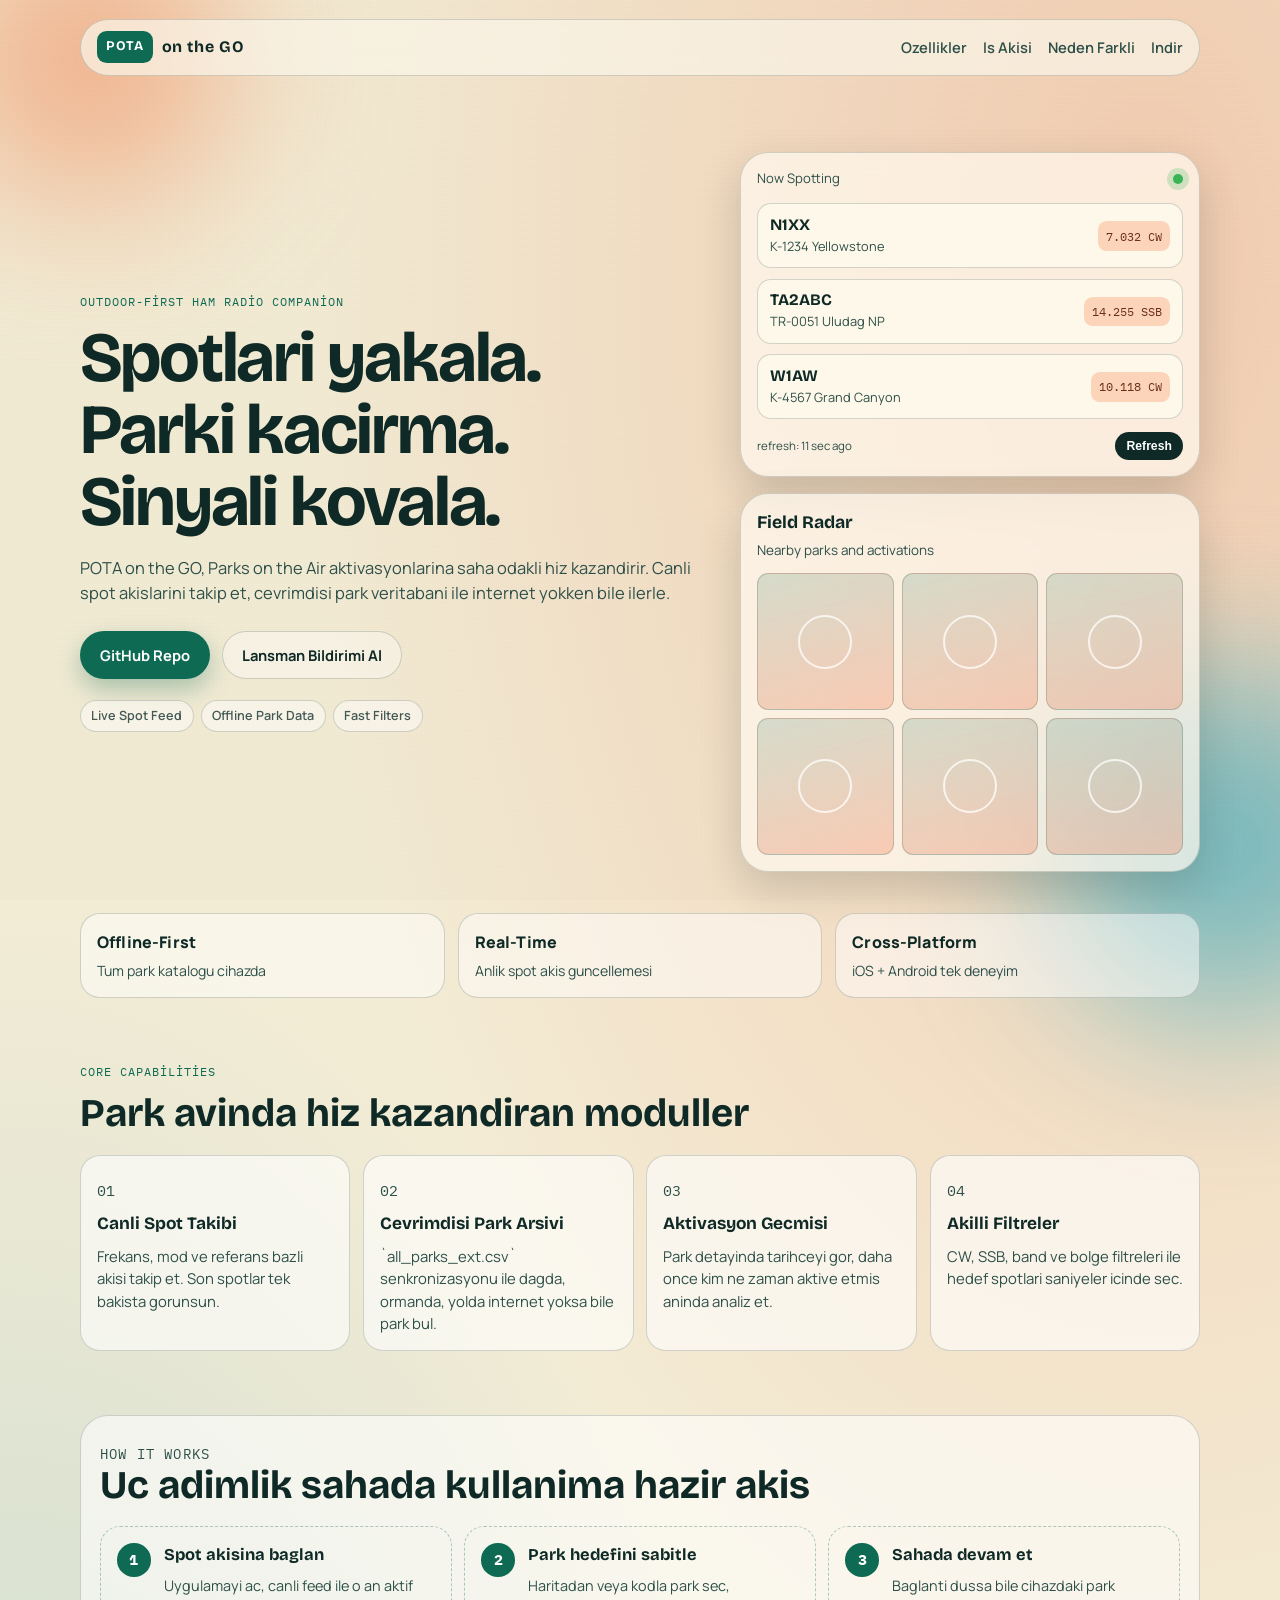
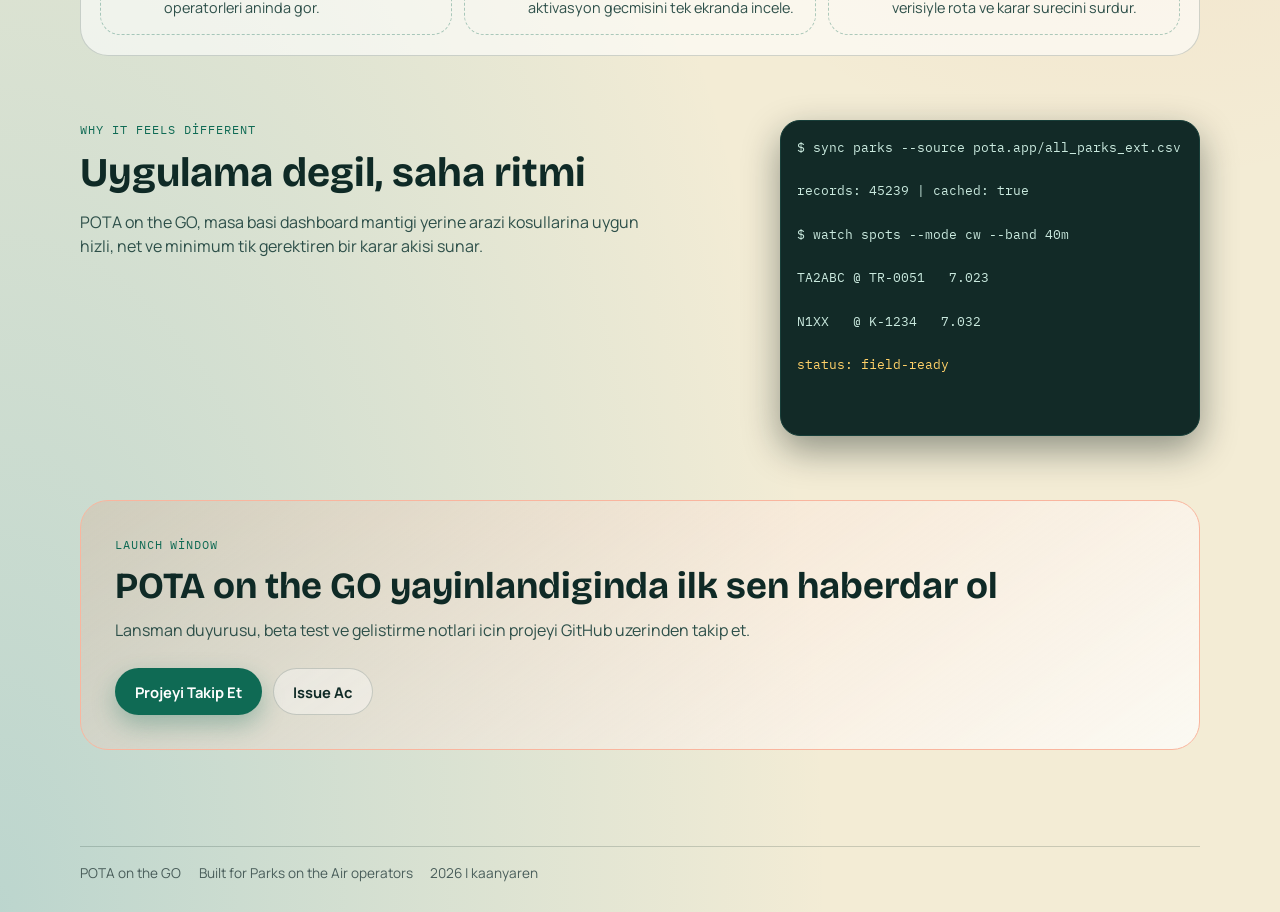
==== docs/index.html @ 050e8617 "Add landing page and GitHub Pages deployment workflow" ====
<!DOCTYPE html>
<html lang="tr">
<head>
  <meta charset="UTF-8" />
  <meta name="viewport" content="width=device-width, initial-scale=1.0" />
  <meta name="description" content="POTA on the GO: canli spot takibi, cevrimdisi park arama ve hizli aktivasyon goruntuleme icin mobil uygulama." />
  <title>POTA on the GO | Parks on the Air Companion</title>
  <link rel="preconnect" href="https://fonts.googleapis.com" />
  <link rel="preconnect" href="https://fonts.gstatic.com" crossorigin />
  <link href="https://fonts.googleapis.com/css2?family=Bricolage+Grotesque:wght@400;600;700;800&family=Manrope:wght@400;500;700&family=IBM+Plex+Mono:wght@400;500&display=swap" rel="stylesheet" />
  <link rel="stylesheet" href="./styles.css" />
</head>
<body>
  <div class="grain"></div>
  <div class="orb orb-a"></div>
  <div class="orb orb-b"></div>

  <header class="site-header">
    <a class="brand" href="#top" aria-label="POTA on the GO ana sayfa">
      <span class="brand-mark" aria-hidden="true">POTA</span>
      <span class="brand-name">on the GO</span>
    </a>
    <nav class="site-nav" aria-label="Ana menu">
      <a href="#ozellikler">Ozellikler</a>
      <a href="#akisi">Is Akisi</a>
      <a href="#fark">Neden Farkli</a>
      <a href="#indir">Indir</a>
    </nav>
  </header>

  <main id="top">
    <section class="hero container reveal" style="--delay: 0ms;">
      <div class="hero-copy">
        <p class="eyebrow">Outdoor-First Ham Radio Companion</p>
        <h1>
          Spotlari yakala.<br />
          Parki kacirma.<br />
          Sinyali kovala.
        </h1>
        <p class="hero-text">
          POTA on the GO, Parks on the Air aktivasyonlarina saha odakli hiz kazandirir.
          Canli spot akislarini takip et, cevrimdisi park veritabani ile internet yokken bile ilerle.
        </p>
        <div class="hero-actions">
          <a class="btn btn-primary" href="https://github.com/kaanyaren/POTAontheGO" target="_blank" rel="noreferrer">GitHub Repo</a>
          <a class="btn btn-ghost" href="#indir">Lansman Bildirimi Al</a>
        </div>
        <div class="hero-tags" aria-label="Canli ozellik etiketleri">
          <span>Live Spot Feed</span>
          <span>Offline Park Data</span>
          <span>Fast Filters</span>
        </div>
      </div>

      <div class="hero-visual reveal" style="--delay: 180ms;">
        <article class="phone-card">
          <header>
            <p>Now Spotting</p>
            <span class="dot"></span>
          </header>
          <div class="spot-row">
            <div>
              <strong>N1XX</strong>
              <p>K-1234 Yellowstone</p>
            </div>
            <span>7.032 CW</span>
          </div>
          <div class="spot-row">
            <div>
              <strong>TA2ABC</strong>
              <p>TR-0051 Uludag NP</p>
            </div>
            <span>14.255 SSB</span>
          </div>
          <div class="spot-row">
            <div>
              <strong>W1AW</strong>
              <p>K-4567 Grand Canyon</p>
            </div>
            <span>10.118 CW</span>
          </div>
          <footer>
            <small>refresh: 11 sec ago</small>
            <button type="button" aria-label="Yenile">Refresh</button>
          </footer>
        </article>

        <article class="radar-card">
          <h2>Field Radar</h2>
          <p>Nearby parks and activations</p>
          <div class="radar-grid" aria-hidden="true">
            <span></span>
            <span></span>
            <span></span>
            <span></span>
            <span></span>
            <span></span>
          </div>
        </article>
      </div>
    </section>

    <section class="metrics container reveal" style="--delay: 90ms;">
      <article>
        <p class="metric-value">Offline-First</p>
        <p class="metric-label">Tum park katalogu cihazda</p>
      </article>
      <article>
        <p class="metric-value">Real-Time</p>
        <p class="metric-label">Anlik spot akis guncellemesi</p>
      </article>
      <article>
        <p class="metric-value">Cross-Platform</p>
        <p class="metric-label">iOS + Android tek deneyim</p>
      </article>
    </section>

    <section id="ozellikler" class="features container">
      <header class="section-head reveal" style="--delay: 50ms;">
        <p class="eyebrow">Core Capabilities</p>
        <h2>Park avinda hiz kazandiran moduller</h2>
      </header>

      <div class="feature-grid">
        <article class="feature-card reveal" style="--delay: 80ms;">
          <p class="kicker">01</p>
          <h3>Canli Spot Takibi</h3>
          <p>Frekans, mod ve referans bazli akisi takip et. Son spotlar tek bakista gorunsun.</p>
        </article>
        <article class="feature-card reveal" style="--delay: 160ms;">
          <p class="kicker">02</p>
          <h3>Cevrimdisi Park Arsivi</h3>
          <p>`all_parks_ext.csv` senkronizasyonu ile dagda, ormanda, yolda internet yoksa bile park bul.</p>
        </article>
        <article class="feature-card reveal" style="--delay: 240ms;">
          <p class="kicker">03</p>
          <h3>Aktivasyon Gecmisi</h3>
          <p>Park detayinda tarihceyi gor, daha once kim ne zaman aktive etmis aninda analiz et.</p>
        </article>
        <article class="feature-card reveal" style="--delay: 320ms;">
          <p class="kicker">04</p>
          <h3>Akilli Filtreler</h3>
          <p>CW, SSB, band ve bolge filtreleri ile hedef spotlari saniyeler icinde sec.</p>
        </article>
      </div>
    </section>

    <section id="akisi" class="process container reveal" style="--delay: 90ms;">
      <div class="section-head">
        <p class="eyebrow">How It Works</p>
        <h2>Uc adimlik sahada kullanima hazir akis</h2>
      </div>
      <ol>
        <li>
          <span>1</span>
          <div>
            <h3>Spot akisina baglan</h3>
            <p>Uygulamayi ac, canli feed ile o an aktif operatorleri aninda gor.</p>
          </div>
        </li>
        <li>
          <span>2</span>
          <div>
            <h3>Park hedefini sabitle</h3>
            <p>Haritadan veya kodla park sec, aktivasyon gecmisini tek ekranda incele.</p>
          </div>
        </li>
        <li>
          <span>3</span>
          <div>
            <h3>Sahada devam et</h3>
            <p>Baglanti dussa bile cihazdaki park verisiyle rota ve karar surecini surdur.</p>
          </div>
        </li>
      </ol>
    </section>

    <section id="fark" class="difference container reveal" style="--delay: 120ms;">
      <div class="difference-copy">
        <p class="eyebrow">Why It Feels Different</p>
        <h2>Uygulama degil, saha ritmi</h2>
        <p>
          POTA on the GO, masa basi dashboard mantigi yerine arazi kosullarina uygun hizli,
          net ve minimum tik gerektiren bir karar akisi sunar.
        </p>
      </div>
      <pre class="terminal-card" aria-label="Ornek terminal ciktisi">
<span>$ sync parks --source pota.app/all_parks_ext.csv</span>
<span>records: 45239 | cached: true</span>
<span>$ watch spots --mode cw --band 40m</span>
<span>TA2ABC @ TR-0051   7.023</span>
<span>N1XX   @ K-1234   7.032</span>
<span class="accent">status: field-ready</span>
      </pre>
    </section>

    <section id="indir" class="cta container reveal" style="--delay: 140ms;">
      <p class="eyebrow">Launch Window</p>
      <h2>POTA on the GO yayinlandiginda ilk sen haberdar ol</h2>
      <p>Lansman duyurusu, beta test ve gelistirme notlari icin projeyi GitHub uzerinden takip et.</p>
      <div class="hero-actions">
        <a class="btn btn-primary" href="https://github.com/kaanyaren/POTAontheGO" target="_blank" rel="noreferrer">Projeyi Takip Et</a>
        <a class="btn btn-ghost" href="https://github.com/kaanyaren/POTAontheGO/issues" target="_blank" rel="noreferrer">Issue Ac</a>
      </div>
    </section>
  </main>

  <footer class="site-footer">
    <p>POTA on the GO</p>
    <p>Built for Parks on the Air operators</p>
    <p><span id="year"></span> | kaanyaren</p>
  </footer>

  <script src="./script.js"></script>
</body>
</html>
---- docs/styles.css ----
:root {
  --bg: #f3ecd5;
  --bg-soft: #f9f4e8;
  --surface: rgba(255, 250, 240, 0.7);
  --card: #fef8ea;
  --ink: #0f2a26;
  --ink-soft: #2d4f49;
  --line: rgba(15, 42, 38, 0.18);
  --brand: #0f6a54;
  --accent: #f26a3d;
  --accent-soft: #fcd4ba;
  --focus: #0d8eb7;
  --shadow: 0 16px 42px rgba(21, 38, 31, 0.18);
  --radius-xl: 28px;
  --radius-lg: 20px;
  --radius-md: 14px;
}

* {
  box-sizing: border-box;
}

html,
body {
  margin: 0;
  padding: 0;
}

body {
  color: var(--ink);
  background:
    radial-gradient(100% 90% at 90% 10%, rgba(242, 106, 61, 0.24) 0%, rgba(242, 106, 61, 0) 68%),
    radial-gradient(90% 90% at 0% 100%, rgba(13, 142, 183, 0.24) 0%, rgba(13, 142, 183, 0) 72%),
    var(--bg);
  font-family: "Manrope", "Segoe UI", sans-serif;
  line-height: 1.5;
  min-height: 100vh;
  overflow-x: hidden;
}

.grain {
  position: fixed;
  inset: 0;
  pointer-events: none;
  opacity: 0.2;
  background-image:
    repeating-linear-gradient(0deg, rgba(0, 0, 0, 0.06), rgba(0, 0, 0, 0.06) 1px, transparent 1px, transparent 2px),
    repeating-linear-gradient(90deg, rgba(0, 0, 0, 0.05), rgba(0, 0, 0, 0.05) 1px, transparent 1px, transparent 2px);
  z-index: -2;
}

.orb {
  position: fixed;
  border-radius: 999px;
  filter: blur(80px);
  pointer-events: none;
  z-index: -1;
  opacity: 0.54;
}

.orb-a {
  width: 280px;
  height: 280px;
  background: #f17f4d;
  top: -80px;
  left: -50px;
}

.orb-b {
  width: 350px;
  height: 350px;
  background: #16a0bc;
  right: -120px;
  bottom: -120px;
}

.container {
  width: min(1120px, calc(100% - 2.4rem));
  margin: 0 auto;
}

.site-header {
  width: min(1120px, calc(100% - 2.4rem));
  margin: 1.2rem auto 0;
  padding: 0.7rem 1rem;
  border: 1px solid var(--line);
  border-radius: 999px;
  background: rgba(250, 245, 232, 0.7);
  backdrop-filter: blur(8px);
  display: flex;
  align-items: center;
  justify-content: space-between;
  position: sticky;
  top: 1rem;
  z-index: 20;
}

.brand {
  display: inline-flex;
  align-items: center;
  gap: 0.55rem;
  text-decoration: none;
  color: inherit;
  font-family: "Bricolage Grotesque", sans-serif;
  font-weight: 700;
}

.brand-mark {
  display: inline-flex;
  align-items: center;
  justify-content: center;
  height: 2rem;
  padding: 0 0.55rem;
  border-radius: 0.6rem;
  background: var(--brand);
  color: #fff;
  font-size: 0.83rem;
  letter-spacing: 0.06em;
}

.brand-name {
  letter-spacing: 0.04em;
}

.site-nav {
  display: inline-flex;
  align-items: center;
  gap: 1rem;
}

.site-nav a {
  color: var(--ink-soft);
  text-decoration: none;
  font-size: 0.92rem;
  font-weight: 600;
  transition: color 180ms ease;
}

.site-nav a:hover,
.site-nav a:focus-visible {
  color: var(--brand);
}

main {
  padding-bottom: 4rem;
}

.hero {
  padding-top: 4.8rem;
  display: grid;
  gap: 2.3rem;
  grid-template-columns: minmax(260px, 1fr) minmax(280px, 460px);
  align-items: center;
}

.eyebrow {
  font-family: "IBM Plex Mono", monospace;
  text-transform: uppercase;
  letter-spacing: 0.08em;
  font-size: 0.77rem;
  margin: 0 0 0.8rem;
  color: var(--brand);
}

h1,
h2,
h3,
strong {
  font-family: "Bricolage Grotesque", sans-serif;
}

h1 {
  margin: 0;
  font-size: clamp(2rem, 6.3vw, 4.4rem);
  line-height: 1.02;
  letter-spacing: -0.03em;
  text-wrap: balance;
}

.hero-text {
  margin: 1.1rem 0 0;
  max-width: 62ch;
  color: var(--ink-soft);
  font-size: 1.03rem;
}

.hero-actions {
  margin-top: 1.6rem;
  display: flex;
  flex-wrap: wrap;
  gap: 0.7rem;
}

.btn {
  border: 1px solid transparent;
  border-radius: 999px;
  min-height: 44px;
  padding: 0.72rem 1.2rem;
  text-decoration: none;
  display: inline-flex;
  align-items: center;
  justify-content: center;
  font-weight: 700;
  font-size: 0.92rem;
  transition: transform 180ms ease, box-shadow 180ms ease, background-color 180ms ease, color 180ms ease;
}

.btn:hover {
  transform: translateY(-1px);
}

.btn:focus-visible {
  outline: 3px solid color-mix(in srgb, var(--focus) 70%, white);
  outline-offset: 2px;
}

.btn-primary {
  background: var(--brand);
  color: #fff;
  box-shadow: 0 10px 24px rgba(15, 106, 84, 0.32);
}

.btn-primary:hover {
  background: #0d5b48;
}

.btn-ghost {
  background: rgba(255, 255, 255, 0.36);
  color: var(--ink);
  border-color: var(--line);
}

.btn-ghost:hover {
  background: rgba(255, 255, 255, 0.62);
}

.hero-tags {
  margin-top: 1.35rem;
  display: flex;
  flex-wrap: wrap;
  gap: 0.45rem;
}

.hero-tags span {
  border: 1px solid var(--line);
  border-radius: 999px;
  padding: 0.34rem 0.65rem;
  font-size: 0.79rem;
  font-weight: 600;
  color: color-mix(in srgb, var(--ink) 78%, white);
  background: rgba(255, 255, 255, 0.46);
}

.hero-visual {
  display: grid;
  gap: 1rem;
  transform: translateY(0px);
  animation: floaty 7s ease-in-out infinite;
}

@keyframes floaty {
  0%,
  100% {
    transform: translateY(0);
  }
  50% {
    transform: translateY(-6px);
  }
}

.phone-card,
.radar-card {
  background: var(--surface);
  backdrop-filter: blur(9px);
  border: 1px solid var(--line);
  border-radius: var(--radius-xl);
  box-shadow: var(--shadow);
}

.phone-card {
  padding: 1rem;
}

.phone-card header {
  display: flex;
  align-items: center;
  justify-content: space-between;
  margin-bottom: 0.9rem;
}

.phone-card header p {
  margin: 0;
  font-size: 0.82rem;
  color: var(--ink-soft);
}

.dot {
  width: 0.62rem;
  height: 0.62rem;
  border-radius: 50%;
  background: #38b457;
  box-shadow: 0 0 0 6px rgba(56, 180, 87, 0.22);
}

.spot-row {
  border-radius: var(--radius-md);
  border: 1px solid var(--line);
  background: var(--card);
  padding: 0.72rem;
  display: flex;
  align-items: center;
  justify-content: space-between;
  gap: 0.7rem;
}

.spot-row + .spot-row {
  margin-top: 0.65rem;
}

.spot-row strong {
  display: block;
  font-size: 1rem;
  line-height: 1.1;
}

.spot-row p {
  margin: 0.2rem 0 0;
  font-size: 0.8rem;
  color: var(--ink-soft);
}

.spot-row span {
  font-family: "IBM Plex Mono", monospace;
  font-size: 0.78rem;
  padding: 0.34rem 0.5rem;
  border-radius: 0.55rem;
  background: var(--accent-soft);
  color: #6b2f17;
  white-space: nowrap;
}

.phone-card footer {
  margin-top: 0.8rem;
  display: flex;
  justify-content: space-between;
  align-items: center;
}

.phone-card footer small {
  font-size: 0.72rem;
  color: var(--ink-soft);
}

.phone-card button {
  border: 0;
  border-radius: 999px;
  background: var(--ink);
  color: #fff;
  font-size: 0.76rem;
  font-weight: 700;
  padding: 0.44rem 0.7rem;
}

.radar-card {
  padding: 1rem;
}

.radar-card h2 {
  margin: 0;
  font-size: 1.1rem;
}

.radar-card p {
  margin: 0.25rem 0 0.8rem;
  color: var(--ink-soft);
  font-size: 0.84rem;
}

.radar-grid {
  display: grid;
  grid-template-columns: repeat(3, minmax(0, 1fr));
  gap: 0.5rem;
}

.radar-grid span {
  aspect-ratio: 1;
  border-radius: 0.7rem;
  border: 1px solid var(--line);
  background: linear-gradient(165deg, rgba(15, 106, 84, 0.16), rgba(242, 106, 61, 0.28));
  position: relative;
}

.radar-grid span::after {
  content: "";
  position: absolute;
  inset: 30%;
  border-radius: 50%;
  border: 2px solid rgba(255, 255, 255, 0.75);
}

.metrics {
  margin-top: 2.6rem;
  display: grid;
  grid-template-columns: repeat(3, minmax(0, 1fr));
  gap: 0.8rem;
}

.metrics article {
  border: 1px solid var(--line);
  border-radius: var(--radius-lg);
  background: rgba(255, 255, 255, 0.48);
  padding: 1rem;
}

.metric-value {
  margin: 0;
  font-size: 1rem;
  font-weight: 800;
  letter-spacing: 0.01em;
}

.metric-label {
  margin: 0.33rem 0 0;
  color: var(--ink-soft);
  font-size: 0.88rem;
}

.features {
  margin-top: 4rem;
}

.section-head h2 {
  margin: 0;
  font-size: clamp(1.55rem, 3.2vw, 2.45rem);
  line-height: 1.08;
}

.feature-grid {
  margin-top: 1.2rem;
  display: grid;
  grid-template-columns: repeat(4, minmax(0, 1fr));
  gap: 0.8rem;
}

.feature-card {
  border: 1px solid var(--line);
  border-radius: var(--radius-lg);
  padding: 1rem;
  background: rgba(255, 255, 255, 0.6);
}

.kicker {
  margin: 0;
  font-family: "IBM Plex Mono", monospace;
  color: var(--brand);
  font-size: 0.8rem;
}

.feature-card h3 {
  margin: 0.55rem 0 0;
  font-size: 1.08rem;
}

.feature-card p {
  margin: 0.52rem 0 0;
  color: var(--ink-soft);
  font-size: 0.93rem;
}

.process {
  margin-top: 4rem;
  border: 1px solid var(--line);
  border-radius: var(--radius-xl);
  background: rgba(255, 255, 255, 0.58);
  padding: 1.2rem;
}

.process ol {
  margin: 1.2rem 0 0;
  padding: 0;
  list-style: none;
  display: grid;
  grid-template-columns: repeat(3, minmax(0, 1fr));
  gap: 0.8rem;
}

.process li {
  border: 1px dashed color-mix(in srgb, var(--brand) 33%, transparent);
  border-radius: var(--radius-lg);
  padding: 1rem;
  display: flex;
  gap: 0.8rem;
}

.process li > span {
  width: 2.1rem;
  height: 2.1rem;
  flex: 0 0 auto;
  border-radius: 50%;
  display: inline-flex;
  align-items: center;
  justify-content: center;
  font-family: "IBM Plex Mono", monospace;
  font-weight: 700;
  font-size: 0.95rem;
  background: var(--brand);
  color: #fff;
}

.process h3 {
  margin: 0;
  font-size: 1.03rem;
}

.process p {
  margin: 0.46rem 0 0;
  font-size: 0.9rem;
  color: var(--ink-soft);
}

.difference {
  margin-top: 4rem;
  display: grid;
  grid-template-columns: 1fr minmax(260px, 420px);
  gap: 1rem;
}

.difference h2 {
  margin: 0;
  font-size: clamp(1.65rem, 3.8vw, 2.55rem);
  line-height: 1.08;
}

.difference-copy p:not(.eyebrow) {
  margin-top: 0.95rem;
  color: var(--ink-soft);
  max-width: 58ch;
}

.terminal-card {
  margin: 0;
  border: 1px solid #173e39;
  border-radius: var(--radius-lg);
  background: #122a27;
  color: #caeadf;
  font-family: "IBM Plex Mono", monospace;
  line-height: 1.7;
  font-size: 0.8rem;
  padding: 1rem;
  box-shadow: 0 14px 36px rgba(8, 23, 21, 0.42);
}

.terminal-card span {
  display: block;
}

.terminal-card .accent {
  color: #ffd168;
}

.cta {
  margin-top: 4rem;
  border-radius: var(--radius-xl);
  border: 1px solid color-mix(in srgb, var(--accent) 50%, white);
  background: linear-gradient(145deg, rgba(242, 106, 61, 0.13), rgba(255, 255, 255, 0.7));
  padding: clamp(1.2rem, 4vw, 2.1rem);
}

.cta h2 {
  margin: 0;
  font-size: clamp(1.5rem, 3.3vw, 2.3rem);
  line-height: 1.1;
}

.cta > p:not(.eyebrow) {
  margin-top: 0.74rem;
  color: var(--ink-soft);
}

.site-footer {
  width: min(1120px, calc(100% - 2.4rem));
  margin: 2rem auto 1.8rem;
  border-top: 1px solid var(--line);
  padding-top: 1rem;
  display: flex;
  flex-wrap: wrap;
  gap: 0.4rem 1.1rem;
  color: color-mix(in srgb, var(--ink) 76%, white);
  font-size: 0.85rem;
}

.site-footer p {
  margin: 0;
}

.reveal {
  opacity: 0;
  transform: translateY(20px);
  transition: opacity 520ms ease, transform 520ms ease;
  transition-delay: var(--delay, 0ms);
}

.reveal.in-view {
  opacity: 1;
  transform: translateY(0);
}

@media (max-width: 1040px) {
  .feature-grid {
    grid-template-columns: repeat(2, minmax(0, 1fr));
  }

  .process ol {
    grid-template-columns: 1fr;
  }

  .difference {
    grid-template-columns: 1fr;
  }
}

@media (max-width: 760px) {
  .site-header {
    border-radius: 18px;
    padding: 0.85rem;
    top: 0.6rem;
  }

  .site-nav {
    display: none;
  }

  .hero {
    grid-template-columns: 1fr;
    padding-top: 3.2rem;
  }

  .hero-text {
    font-size: 0.97rem;
  }

  .metrics {
    grid-template-columns: 1fr;
  }

  .feature-grid {
    grid-template-columns: 1fr;
  }

  .feature-card,
  .process,
  .cta {
    padding: 0.95rem;
  }

  .orb-a,
  .orb-b {
    filter: blur(70px);
  }
}

@media (prefers-reduced-motion: reduce) {
  * {
    animation: none !important;
    transition-duration: 0ms !important;
  }

  .reveal {
    opacity: 1;
    transform: none;
  }
}
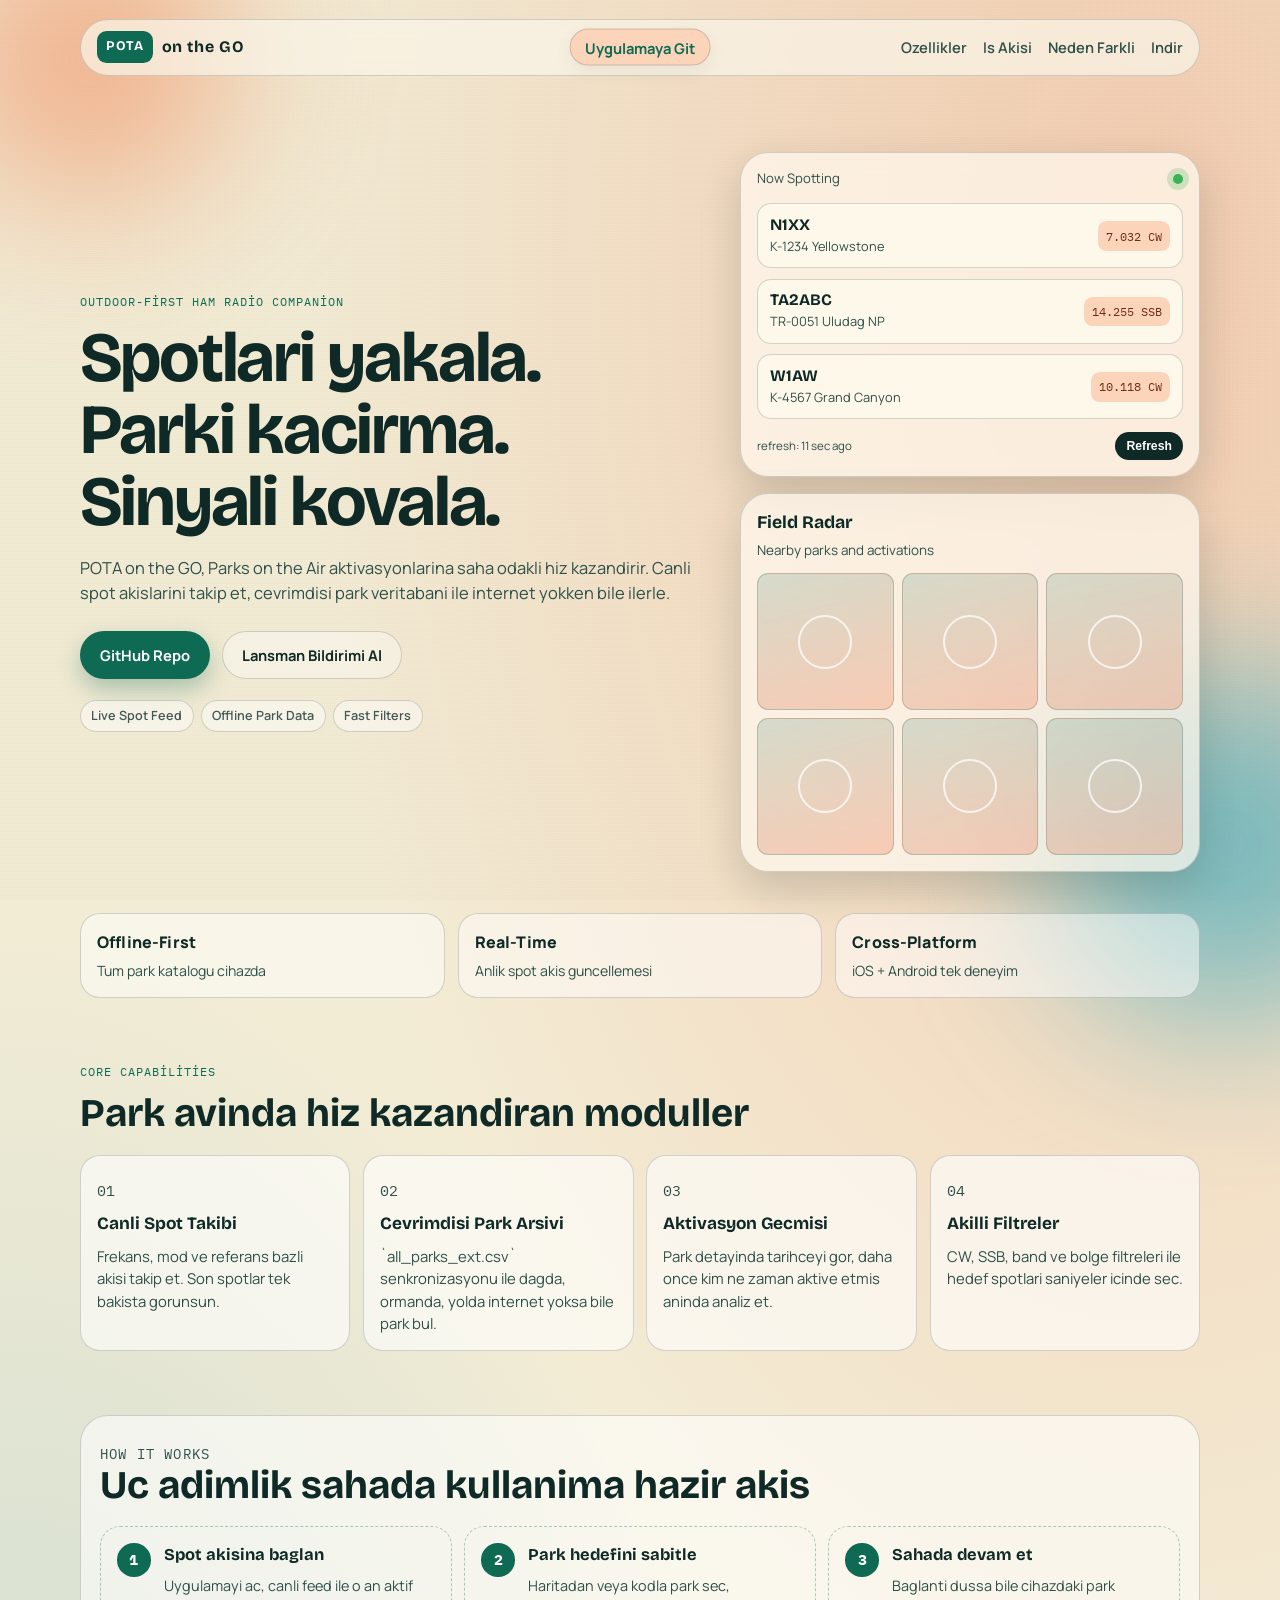
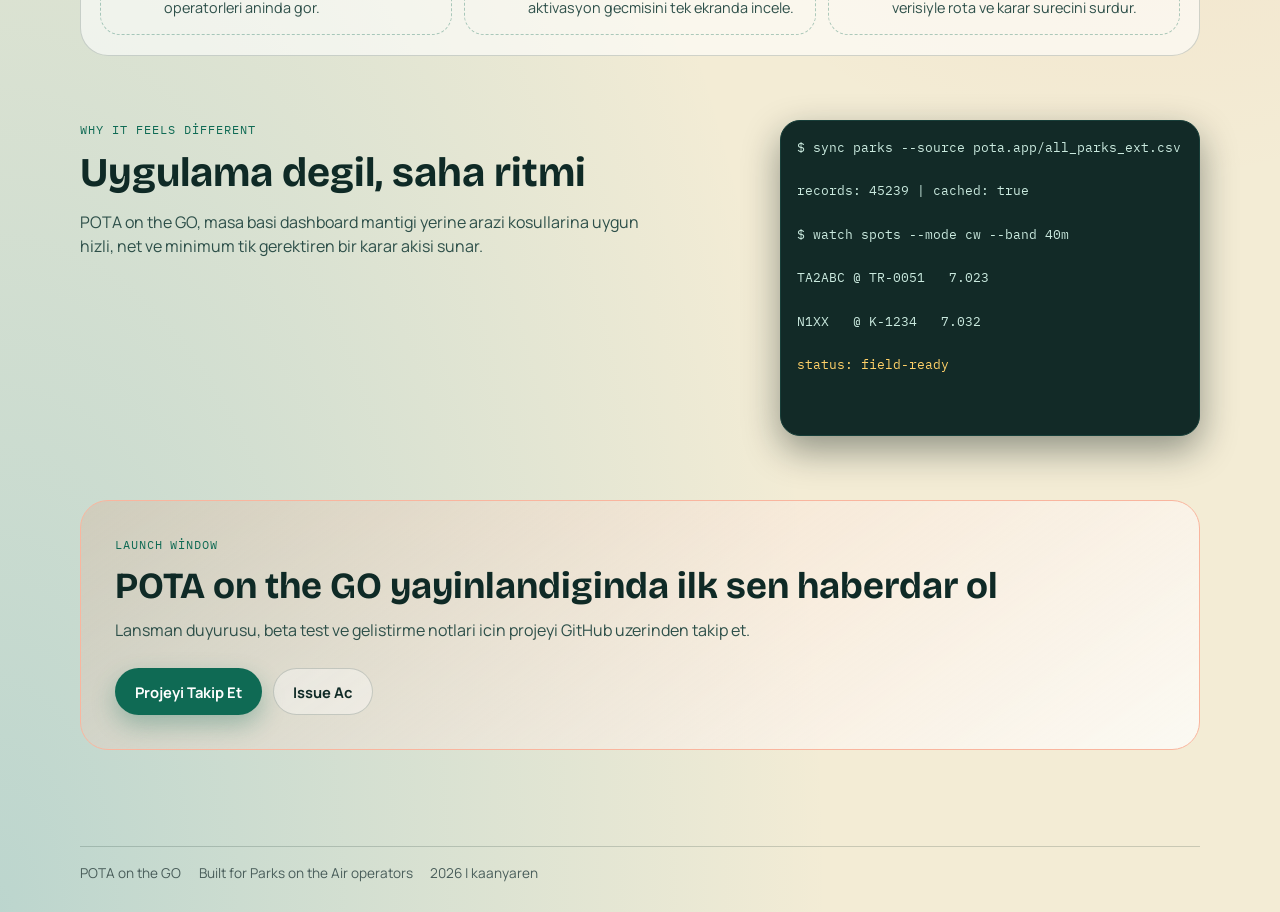
==== commit bc127184: "docs: Üst ortaya 'Uygulamaya Git' bağlantısı eklendi; GitHub Pages deploy workflow eklendi (web -> /" ====
--- a/docs/index.html
+++ b/docs/index.html
@@ -20,6 +20,7 @@
       <span class="brand-mark" aria-hidden="true">POTA</span>
       <span class="brand-name">on the GO</span>
     </a>
+    <a class="app-link" href="./app/" target="_blank" rel="noopener noreferrer">Uygulamaya Git</a>
     <nav class="site-nav" aria-label="Ana menu">
       <a href="#ozellikler">Ozellikler</a>
       <a href="#akisi">Is Akisi</a>
--- a/docs/styles.css
+++ b/docs/styles.css
@@ -141,6 +141,33 @@
   color: var(--brand);
 }
 
+/* Top-center shortcut to the web application */
+.app-link {
+  position: absolute;
+  left: 50%;
+  top: 50%;
+  transform: translate(-50%, -50%);
+  text-decoration: none;
+  font-weight: 700;
+  background: var(--accent-soft);
+  color: var(--brand);
+  padding: 0.4rem 0.9rem;
+  border-radius: 999px;
+  border: 1px solid var(--line);
+  font-size: 0.92rem;
+  z-index: 30;
+  box-shadow: 0 6px 18px rgba(15, 42, 38, 0.06);
+}
+
+@media (max-width: 760px) {
+  .app-link {
+    position: static;
+    transform: none;
+    margin: 0.45rem auto 0;
+    display: block;
+  }
+}
+
 main {
   padding-bottom: 4rem;
 }
